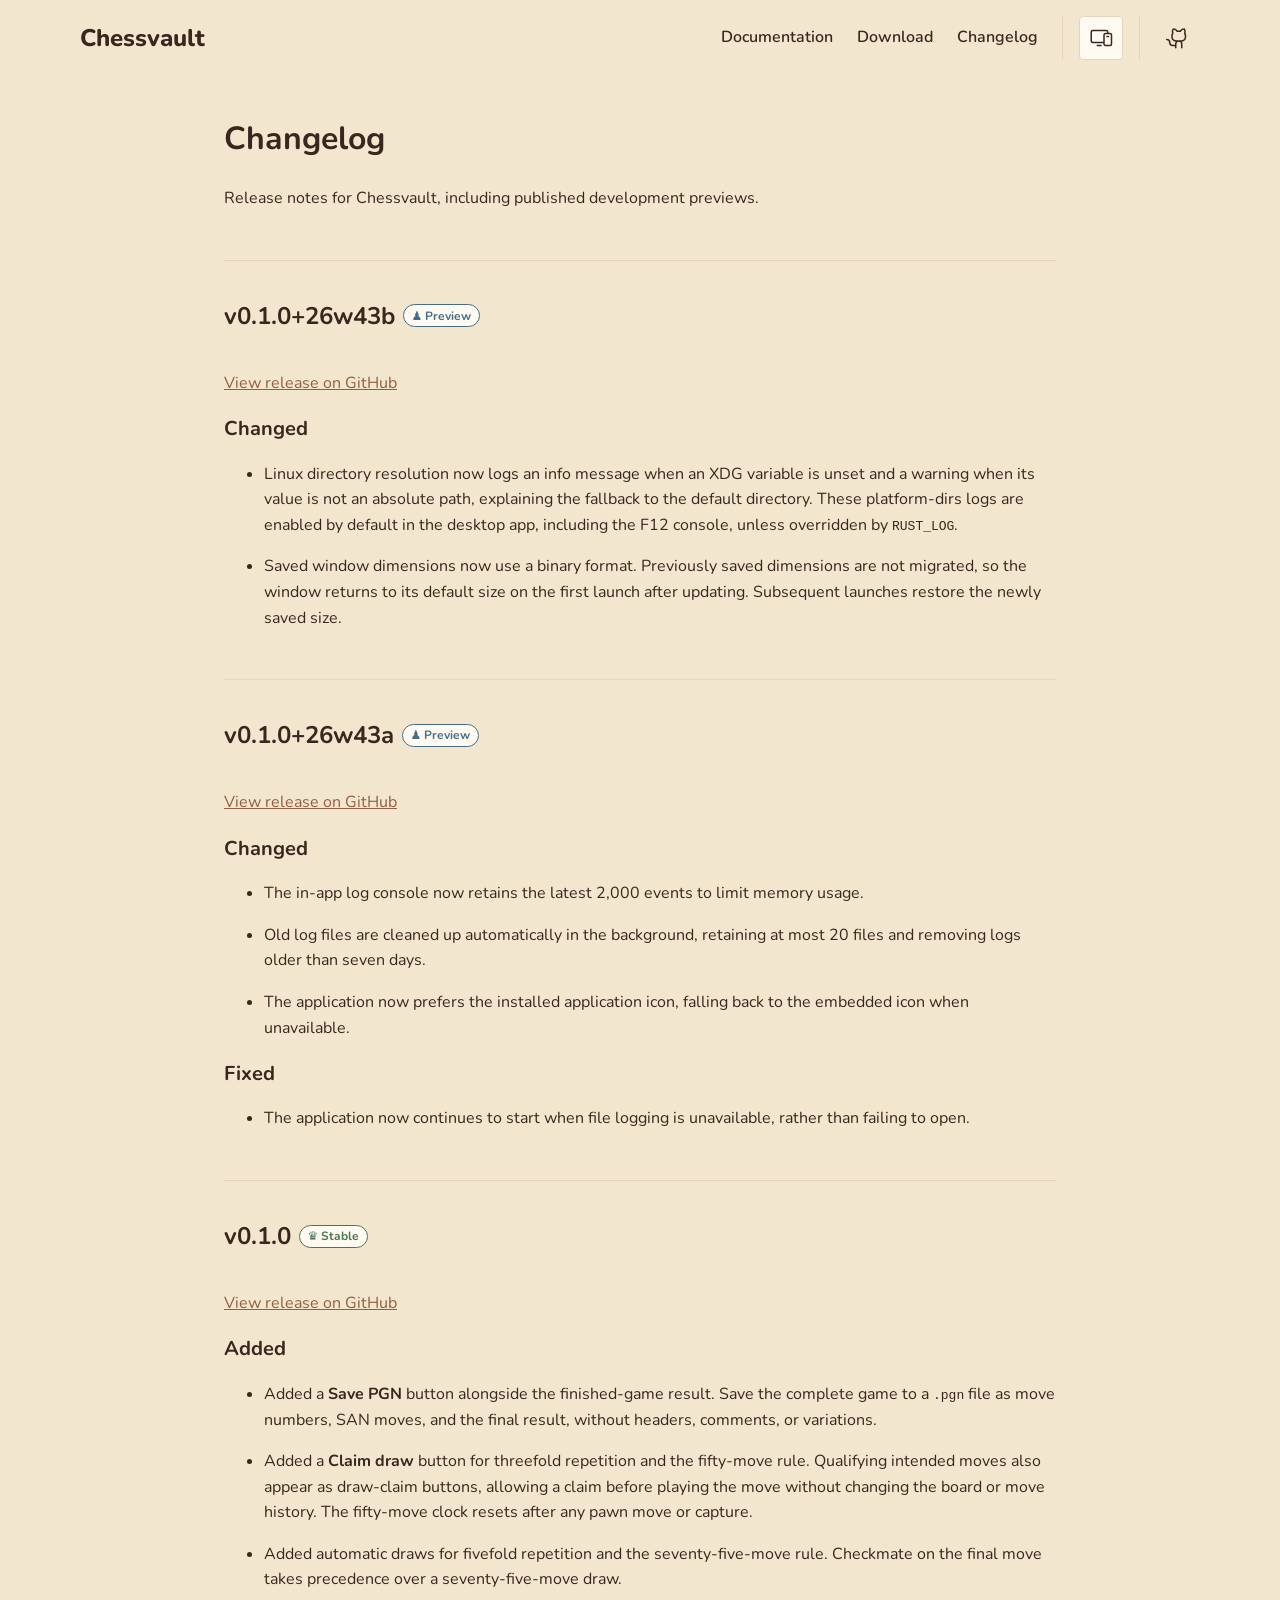
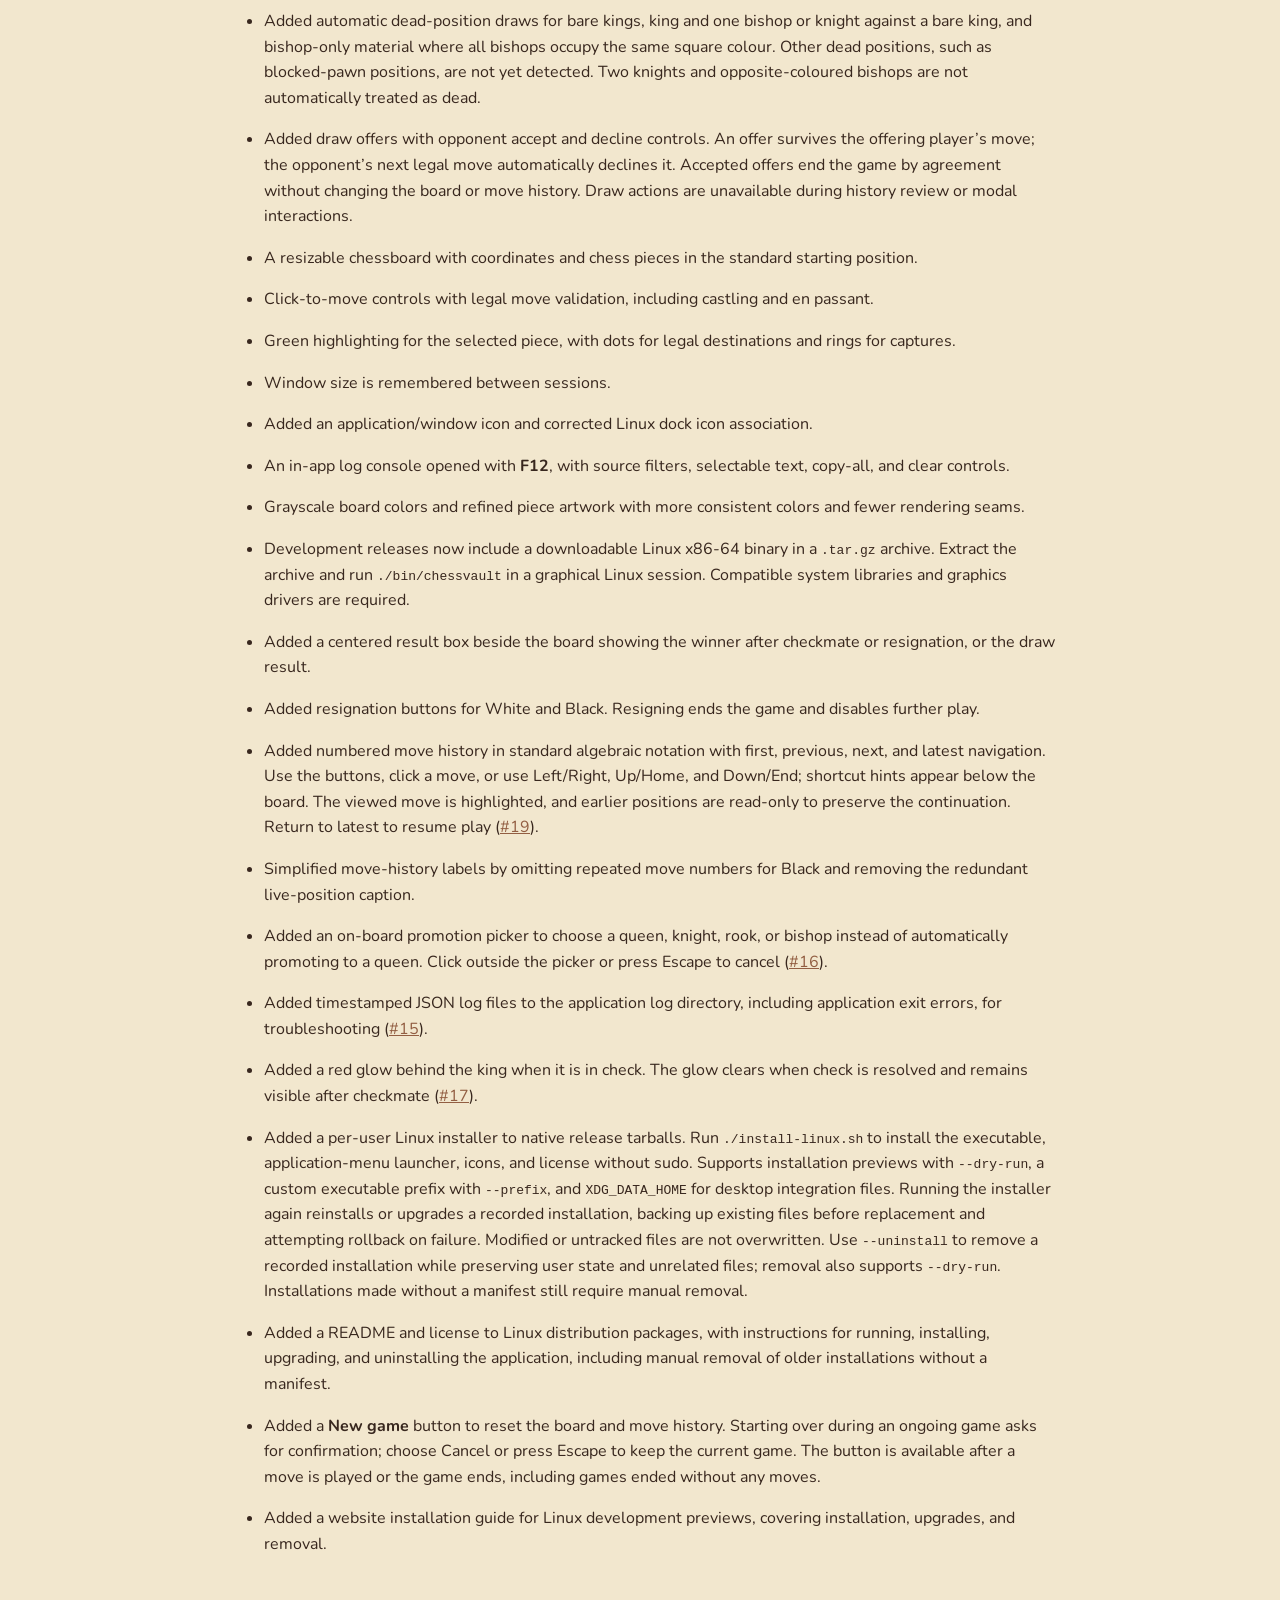
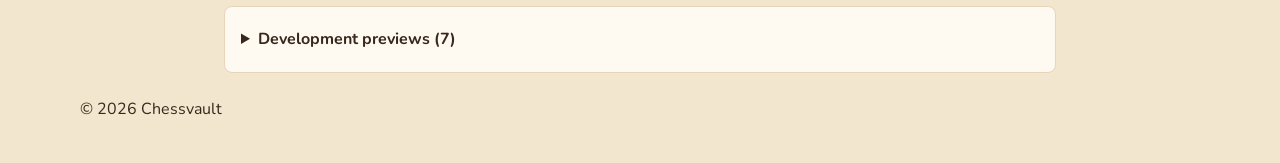
==== changelog/index.html @ c2e054b4 "deploy: chessvaultdotapp/website@e3ced4fbd236b46d915264624ef25f3db18e66a9" ====
<!DOCTYPE html><html lang="en"><head><meta charset="utf-8"><link rel="icon" type="image/svg+xml" href="/favicon.svg"><link rel="icon" href="/favicon.ico"><meta name="viewport" content="width=device-width"><meta name="generator" content="Astro v7.4.0"><title>Changelog | Chessvault</title><script>
      (() => {
        const media = window.matchMedia("(prefers-color-scheme: dark)");
        let preference = "system";
        try {
          const saved = localStorage.getItem("chessvault-theme");
          if (["light", "dark", "system"].includes(saved)) preference = saved;
        } catch {
          // Theme switching still works when storage is unavailable.
        }

        const apply = () => {
          document.documentElement.dataset.theme =
            preference === "system" ? (media.matches ? "dark" : "light") : preference;
          document.documentElement.dataset.themePreference = preference;
        };

        apply();
        media.addEventListener("change", apply);
        document.addEventListener("theme-change", (event) => {
          if (!["light", "dark", "system"].includes(event.detail)) return;
          preference = event.detail;
          try {
            localStorage.setItem("chessvault-theme", preference);
          } catch {
            // Keep the preference for this page even if it cannot be saved.
          }
          apply();
        });
      })();
    </script><link rel="stylesheet" href="/_astro/Layout.Dpc6YVGi.css"><style>.badge[data-astro-cid-o3c3tdmk]{background:var(--color-surface-elevated);max-width:100%;color:var(--color-text-muted);vertical-align:middle;overflow-wrap:anywhere;border:1px solid;border-radius:999px;align-items:center;gap:.25em;padding:.125em .625em;font-size:.75rem;font-weight:700;line-height:1.5;display:inline-flex}.success[data-astro-cid-o3c3tdmk]{color:var(--color-success)}.info[data-astro-cid-o3c3tdmk]{color:var(--color-info)}.warning[data-astro-cid-o3c3tdmk]{color:var(--color-warning)}.danger[data-astro-cid-o3c3tdmk]{color:var(--color-danger)}.release-heading[data-astro-cid-q54hnila]{flex-wrap:wrap;align-items:center;gap:.5rem;display:flex}article[data-astro-cid-q54hnila]{border-top:1px solid var(--color-border);margin-block:3rem;padding-top:1rem;scroll-margin-top:1rem}.release-notes[data-astro-cid-q54hnila] h2{font-size:1.25rem}.release-notes[data-astro-cid-q54hnila] li{margin-block:.5rem}.release-notes[data-astro-cid-q54hnila] pre{padding:1rem;overflow-x:auto}.release-notes[data-astro-cid-q54hnila] img{max-width:100%}.changelog[data-astro-cid-l7qxtvnw]{overflow-wrap:anywhere;width:100%;max-width:52rem;margin-inline:auto}summary[data-astro-cid-l7qxtvnw]{cursor:pointer;padding-block:.5rem;font-weight:700}#historical-previews[data-astro-cid-l7qxtvnw]{background:var(--color-surface-elevated);border:1px solid var(--color-border);border-radius:.5rem;padding:.75rem 1rem}
</style></head><body><header data-astro-cid-nen7h5rs><nav aria-label="Main navigation" data-astro-cid-nen7h5rs><a class="brand" href="/" data-astro-cid-nen7h5rs>Chessvault</a><div class="header-actions" data-astro-cid-nen7h5rs><a class="nav-button" href="/docs/" data-astro-cid-nen7h5rs>Documentation</a><a class="nav-button" href="/download/" data-astro-cid-nen7h5rs>Download</a><a class="nav-button" href="/changelog/" data-astro-cid-nen7h5rs>Changelog</a><div role="separator" aria-orientation="vertical" class="separator vertical" data-astro-cid-xk2ga6w5></div><button id="theme-preference" type="button" aria-label="Theme: system. Switch to light theme" data-astro-cid-nen7h5rs><span class="theme-icon light" aria-hidden="true" data-astro-cid-nen7h5rs><svg xmlns="http://www.w3.org/2000/svg" viewBox="0 0 256 256" fill="currentColor"><path d="M120,40V16a8,8,0,0,1,16,0V40a8,8,0,0,1-16,0Zm72,88a64,64,0,1,1-64-64A64.07,64.07,0,0,1,192,128Zm-16,0a48,48,0,1,0-48,48A48.05,48.05,0,0,0,176,128ZM58.34,69.66A8,8,0,0,0,69.66,58.34l-16-16A8,8,0,0,0,42.34,53.66Zm0,116.68-16,16a8,8,0,0,0,11.32,11.32l16-16a8,8,0,0,0-11.32-11.32ZM192,72a8,8,0,0,0,5.66-2.34l16-16a8,8,0,0,0-11.32-11.32l-16,16A8,8,0,0,0,192,72Zm5.66,114.34a8,8,0,0,0-11.32,11.32l16,16a8,8,0,0,0,11.32-11.32ZM48,128a8,8,0,0,0-8-8H16a8,8,0,0,0,0,16H40A8,8,0,0,0,48,128Zm80,80a8,8,0,0,0-8,8v24a8,8,0,0,0,16,0V216A8,8,0,0,0,128,208Zm112-88H216a8,8,0,0,0,0,16h24a8,8,0,0,0,0-16Z"/></svg></span><span class="theme-icon dark" aria-hidden="true" data-astro-cid-nen7h5rs><svg xmlns="http://www.w3.org/2000/svg" viewBox="0 0 256 256" fill="currentColor"><path d="M233.54,142.23a8,8,0,0,0-8-2,88.08,88.08,0,0,1-109.8-109.8,8,8,0,0,0-10-10,104.84,104.84,0,0,0-52.91,37A104,104,0,0,0,136,224a103.09,103.09,0,0,0,62.52-20.88,104.84,104.84,0,0,0,37-52.91A8,8,0,0,0,233.54,142.23ZM188.9,190.34A88,88,0,0,1,65.66,67.11a89,89,0,0,1,31.4-26A106,106,0,0,0,96,56,104.11,104.11,0,0,0,200,160a106,106,0,0,0,14.92-1.06A89,89,0,0,1,188.9,190.34Z"/></svg></span><span class="theme-icon system" aria-hidden="true" data-astro-cid-nen7h5rs><svg xmlns="http://www.w3.org/2000/svg" viewBox="0 0 256 256" fill="currentColor"><path d="M224,72H208V64a24,24,0,0,0-24-24H40A24,24,0,0,0,16,64v96a24,24,0,0,0,24,24H152v8a24,24,0,0,0,24,24h48a24,24,0,0,0,24-24V96A24,24,0,0,0,224,72ZM40,168a8,8,0,0,1-8-8V64a8,8,0,0,1,8-8H184a8,8,0,0,1,8,8v8H176a24,24,0,0,0-24,24v72Zm192,24a8,8,0,0,1-8,8H176a8,8,0,0,1-8-8V96a8,8,0,0,1,8-8h48a8,8,0,0,1,8,8Zm-96,16a8,8,0,0,1-8,8H88a8,8,0,0,1,0-16h40A8,8,0,0,1,136,208Zm80-96a8,8,0,0,1-8,8H192a8,8,0,0,1,0-16h16A8,8,0,0,1,216,112Z"/></svg></span></button><div role="separator" aria-orientation="vertical" class="separator vertical" data-astro-cid-xk2ga6w5></div><a class="github-link" href="https://github.com/chessvaultdotapp" aria-label="GitHub" title="GitHub" data-astro-cid-nen7h5rs><span aria-hidden="true" data-astro-cid-nen7h5rs><svg xmlns="http://www.w3.org/2000/svg" viewBox="0 0 256 256" fill="currentColor"><path d="M208.31,75.68A59.78,59.78,0,0,0,202.93,28,8,8,0,0,0,196,24a59.75,59.75,0,0,0-48,24H124A59.75,59.75,0,0,0,76,24a8,8,0,0,0-6.93,4,59.78,59.78,0,0,0-5.38,47.68A58.14,58.14,0,0,0,56,104v8a56.06,56.06,0,0,0,48.44,55.47A39.8,39.8,0,0,0,96,192v8H72a24,24,0,0,1-24-24A40,40,0,0,0,8,136a8,8,0,0,0,0,16,24,24,0,0,1,24,24,40,40,0,0,0,40,40H96v16a8,8,0,0,0,16,0V192a24,24,0,0,1,48,0v40a8,8,0,0,0,16,0V192a39.8,39.8,0,0,0-8.44-24.53A56.06,56.06,0,0,0,216,112v-8A58.14,58.14,0,0,0,208.31,75.68ZM200,112a40,40,0,0,1-40,40H112a40,40,0,0,1-40-40v-8a41.74,41.74,0,0,1,6.9-22.48A8,8,0,0,0,80,73.83a43.81,43.81,0,0,1,.79-33.58,43.88,43.88,0,0,1,32.32,20.06A8,8,0,0,0,119.82,64h32.35a8,8,0,0,0,6.74-3.69,43.87,43.87,0,0,1,32.32-20.06A43.81,43.81,0,0,1,192,73.83a8.09,8.09,0,0,0,1,7.65A41.72,41.72,0,0,1,200,104Z"/></svg></span></a></div></nav></header><script type="module">var e=document.querySelector(`header`),t=()=>e?.classList.toggle(`scrolled`,window.scrollY>0);t(),window.addEventListener(`scroll`,t,{passive:!0}),e&&new ResizeObserver(()=>{document.documentElement.style.setProperty(`--header-height`,`${e.getBoundingClientRect().height}px`)}).observe(e);var n=document.querySelector(`#theme-preference`),r=[`light`,`dark`,`system`];if(n){let e=()=>{let e=document.documentElement.dataset.themePreference??`system`,t=`Theme: ${e}. Switch to ${r[(r.indexOf(e)+1)%r.length]} theme`;n.setAttribute(`aria-label`,t),n.title=t};e(),n.addEventListener(`click`,()=>{let t=document.documentElement.dataset.themePreference??`system`,n=r[(r.indexOf(t)+1)%r.length];document.dispatchEvent(new CustomEvent(`theme-change`,{detail:n})),e()})}</script><main><div class="changelog" data-astro-cid-l7qxtvnw><h1 data-astro-cid-l7qxtvnw>Changelog</h1><p data-astro-cid-l7qxtvnw>Release notes for Chessvault, including published development previews.</p><article id="v0.1.0+26w43b" data-astro-cid-q54hnila><div class="release-heading" data-astro-cid-q54hnila><h2 data-astro-cid-q54hnila>v0.1.0+26w43b</h2><span class="badge info" data-astro-cid-o3c3tdmk><span aria-hidden="true" data-astro-cid-q54hnila>♟︎</span>Preview</span></div><p data-astro-cid-q54hnila><a href="https://github.com/chessvaultdotapp/chessvault/releases/tag/v0.1.0%2B26w43b" data-astro-cid-q54hnila>View release on GitHub</a></p><div class="release-notes" data-astro-cid-q54hnila><h2 id="changed">Changed</h2>
<ul>
<li>
<p>Linux directory resolution now logs an info message when an XDG variable is unset and a warning when its value
is not an absolute path, explaining the fallback to the default directory. These platform-dirs logs are enabled
by default in the desktop app, including the F12 console, unless overridden by <code>RUST_LOG</code>.</p>
</li>
<li>
<p>Saved window dimensions now use a binary format. Previously saved dimensions are not migrated, so the window
returns to its default size on the first launch after updating. Subsequent launches restore the newly saved size.</p>
</li>
</ul></div></article><article id="v0.1.0+26w43a" data-astro-cid-q54hnila><div class="release-heading" data-astro-cid-q54hnila><h2 data-astro-cid-q54hnila>v0.1.0+26w43a</h2><span class="badge info" data-astro-cid-o3c3tdmk><span aria-hidden="true" data-astro-cid-q54hnila>♟︎</span>Preview</span></div><p data-astro-cid-q54hnila><a href="https://github.com/chessvaultdotapp/chessvault/releases/tag/v0.1.0%2B26w43a" data-astro-cid-q54hnila>View release on GitHub</a></p><div class="release-notes" data-astro-cid-q54hnila><h2 id="changed">Changed</h2>
<ul>
<li>
<p>The in-app log console now retains the latest 2,000 events to limit memory usage.</p>
</li>
<li>
<p>Old log files are cleaned up automatically in the background, retaining at most 20 files and removing logs older
than seven days.</p>
</li>
<li>
<p>The application now prefers the installed application icon, falling back to the embedded icon when unavailable.</p>
</li>
</ul>
<h2 id="fixed">Fixed</h2>
<ul>
<li>The application now continues to start when file logging is unavailable, rather than failing to open.</li>
</ul></div></article><article id="v0.1.0" data-astro-cid-q54hnila><div class="release-heading" data-astro-cid-q54hnila><h2 data-astro-cid-q54hnila>v0.1.0</h2><span class="badge success" data-astro-cid-o3c3tdmk><span aria-hidden="true" data-astro-cid-q54hnila>♛︎</span>Stable</span></div><p data-astro-cid-q54hnila><a href="https://github.com/chessvaultdotapp/chessvault/releases/tag/v0.1.0" data-astro-cid-q54hnila>View release on GitHub</a></p><div class="release-notes" data-astro-cid-q54hnila><h2 id="added">Added</h2>
<ul>
<li>
<p>Added a <strong>Save PGN</strong> button alongside the finished-game result. Save the complete game to a <code>.pgn</code> file as
move numbers, SAN moves, and the final result, without headers, comments, or variations.</p>
</li>
<li>
<p>Added a <strong>Claim draw</strong> button for threefold repetition and the fifty-move rule. Qualifying intended moves also
appear as draw-claim buttons, allowing a claim before playing the move without changing the board or move history.
The fifty-move clock resets after any pawn move or capture.</p>
</li>
<li>
<p>Added automatic draws for fivefold repetition and the seventy-five-move rule. Checkmate on the final move takes
precedence over a seventy-five-move draw.</p>
</li>
<li>
<p>Added automatic dead-position draws for bare kings, king and one bishop or knight against a bare king, and
bishop-only material where all bishops occupy the same square colour. Other dead positions, such as blocked-pawn
positions, are not yet detected. Two knights and opposite-coloured bishops are not automatically treated as dead.</p>
</li>
<li>
<p>Added draw offers with opponent accept and decline controls. An offer survives the offering player’s move;
the opponent’s next legal move automatically declines it. Accepted offers end the game by agreement without
changing the board or move history. Draw actions are unavailable during history review or modal interactions.</p>
</li>
<li>
<p>A resizable chessboard with coordinates and chess pieces in the standard starting position.</p>
</li>
<li>
<p>Click-to-move controls with legal move validation, including castling and en passant.</p>
</li>
<li>
<p>Green highlighting for the selected piece, with dots for legal destinations and rings for captures.</p>
</li>
<li>
<p>Window size is remembered between sessions.</p>
</li>
<li>
<p>Added an application/window icon and corrected Linux dock icon association.</p>
</li>
<li>
<p>An in-app log console opened with <strong>F12</strong>, with source filters, selectable text, copy-all, and clear controls.</p>
</li>
<li>
<p>Grayscale board colors and refined piece artwork with more consistent colors and fewer rendering seams.</p>
</li>
<li>
<p>Development releases now include a downloadable Linux x86-64 binary in a <code>.tar.gz</code> archive.
Extract the archive and run <code>./bin/chessvault</code> in a graphical Linux session.
Compatible system libraries and graphics drivers are required.</p>
</li>
<li>
<p>Added a centered result box beside the board showing the winner after checkmate or resignation, or the draw result.</p>
</li>
<li>
<p>Added resignation buttons for White and Black. Resigning ends the game and disables further play.</p>
</li>
<li>
<p>Added numbered move history in standard algebraic notation with first, previous, next, and latest navigation.
Use the buttons, click a move, or use Left/Right, Up/Home, and Down/End; shortcut hints appear below the board.
The viewed move is highlighted, and earlier positions are read-only to preserve the continuation. Return to latest
to resume play (<a href="https://github.com/chessvaultdotapp/chessvault/issues/19">#19</a>).</p>
</li>
<li>
<p>Simplified move-history labels by omitting repeated move numbers for Black and removing the redundant live-position
caption.</p>
</li>
<li>
<p>Added an on-board promotion picker to choose a queen, knight, rook, or bishop instead of automatically promoting
to a queen. Click outside the picker or press Escape to cancel
(<a href="https://github.com/chessvaultdotapp/chessvault/issues/16">#16</a>).</p>
</li>
<li>
<p>Added timestamped JSON log files to the application log directory, including application exit errors, for
troubleshooting (<a href="https://github.com/chessvaultdotapp/chessvault/issues/15">#15</a>).</p>
</li>
<li>
<p>Added a red glow behind the king when it is in check. The glow clears when check is resolved and remains visible
after checkmate (<a href="https://github.com/chessvaultdotapp/chessvault/issues/17">#17</a>).</p>
</li>
<li>
<p>Added a per-user Linux installer to native release tarballs. Run <code>./install-linux.sh</code> to install the executable,
application-menu launcher, icons, and license without sudo. Supports installation previews with <code>--dry-run</code>,
a custom executable prefix with <code>--prefix</code>, and <code>XDG_DATA_HOME</code> for desktop integration files.
Running the installer again reinstalls or upgrades a recorded installation, backing up existing files before
replacement and attempting rollback on failure. Modified or untracked files are not overwritten.
Use <code>--uninstall</code> to remove a recorded installation while preserving user state and unrelated files;
removal also supports <code>--dry-run</code>. Installations made without a manifest still require manual removal.</p>
</li>
<li>
<p>Added a README and license to Linux distribution packages, with instructions for running, installing, upgrading,
and uninstalling the application, including manual removal of older installations without a manifest.</p>
</li>
<li>
<p>Added a <strong>New game</strong> button to reset the board and move history. Starting over during an ongoing game asks for
confirmation; choose Cancel or press Escape to keep the current game. The button is available after a move is played
or the game ends, including games ended without any moves.</p>
</li>
<li>
<p>Added a website installation guide for Linux development previews, covering installation, upgrades, and removal.</p>
</li>
</ul></div></article><details id="historical-previews" data-astro-cid-l7qxtvnw><summary data-astro-cid-l7qxtvnw>Development previews (7)</summary><article id="v0.0.0+26w42b" data-astro-cid-q54hnila><div class="release-heading" data-astro-cid-q54hnila><h2 data-astro-cid-q54hnila>v0.0.0+26w42b</h2><span class="badge info" data-astro-cid-o3c3tdmk><span aria-hidden="true" data-astro-cid-q54hnila>♟︎</span>Preview</span></div><p data-astro-cid-q54hnila><a href="https://github.com/chessvaultdotapp/chessvault/releases/tag/v0.0.0%2B26w42b" data-astro-cid-q54hnila>View release on GitHub</a></p><div class="release-notes" data-astro-cid-q54hnila><h2 id="added">Added</h2>
<ul>
<li>
<p>Added a <strong>New game</strong> button to reset the board and move history. Starting over during an ongoing game asks for
confirmation; choose Cancel or press Escape to keep the current game. The button is disabled until a move is played.</p>
</li>
<li>
<p>Added a website installation guide for Linux development previews, covering installation, upgrades, and removal.</p>
</li>
</ul>
<h2 id="changed">Changed</h2>
<ul>
<li>Updated the website download page to distinguish stable releases from development previews and show download
availability for each platform.</li>
</ul></div></article><article id="v0.0.0+26w42a" data-astro-cid-q54hnila><div class="release-heading" data-astro-cid-q54hnila><h2 data-astro-cid-q54hnila>v0.0.0+26w42a</h2><span class="badge info" data-astro-cid-o3c3tdmk><span aria-hidden="true" data-astro-cid-q54hnila>♟︎</span>Preview</span></div><p data-astro-cid-q54hnila><a href="https://github.com/chessvaultdotapp/chessvault/releases/tag/v0.0.0%2B26w42a" data-astro-cid-q54hnila>View release on GitHub</a></p><div class="release-notes" data-astro-cid-q54hnila><h2 id="added">Added</h2>
<ul>
<li>
<p>Added a per-user Linux installer to native release tarballs. Run <code>./install-linux.sh</code> to install the executable,
application-menu launcher, icons, and license without sudo. Supports installation previews with <code>--dry-run</code>,
a custom executable prefix with <code>--prefix</code>, and <code>XDG_DATA_HOME</code> for desktop integration files.
Running the installer again reinstalls or upgrades a recorded installation, backing up existing files before
replacement and attempting rollback on failure. Modified or untracked files are not overwritten.
Use <code>--uninstall</code> to remove a recorded installation while preserving user state and unrelated files;
removal also supports <code>--dry-run</code>. Installations made without a manifest still require manual removal.</p>
</li>
<li>
<p>Added a README and license to Linux distribution packages, with instructions for running, installing, upgrading,
and uninstalling the application, including manual removal of older installations without a manifest.</p>
</li>
</ul></div></article><article id="v0.0.0+26w41c" data-astro-cid-q54hnila><div class="release-heading" data-astro-cid-q54hnila><h2 data-astro-cid-q54hnila>v0.0.0+26w41c</h2><span class="badge info" data-astro-cid-o3c3tdmk><span aria-hidden="true" data-astro-cid-q54hnila>♟︎</span>Preview</span></div><p data-astro-cid-q54hnila><a href="https://github.com/chessvaultdotapp/chessvault/releases/tag/v0.0.0%2B26w41c" data-astro-cid-q54hnila>View release on GitHub</a></p><div class="release-notes" data-astro-cid-q54hnila><h2 id="added">Added</h2>
<ul>
<li>
<p>Added numbered move history in standard algebraic notation with first, previous, next, and latest navigation.
Use the buttons, click a move, or use Left/Right, Up/Home, and Down/End; shortcut hints appear below the board.
The viewed move is highlighted, and earlier positions are read-only to preserve the continuation. Return to latest
to resume play (<a href="https://github.com/chessvaultdotapp/chessvault/issues/19">#19</a>).</p>
</li>
<li>
<p>Added an on-board promotion picker to choose a queen, knight, rook, or bishop instead of automatically promoting
to a queen. Click outside the picker or press Escape to cancel
(<a href="https://github.com/chessvaultdotapp/chessvault/issues/16">#16</a>).</p>
</li>
<li>
<p>Added timestamped JSON log files to the application log directory, including application exit errors, for
troubleshooting (<a href="https://github.com/chessvaultdotapp/chessvault/issues/15">#15</a>).</p>
</li>
<li>
<p>Added a red glow behind the king when it is in check. The glow clears when check is resolved and remains visible
after checkmate (<a href="https://github.com/chessvaultdotapp/chessvault/issues/17">#17</a>).</p>
</li>
</ul></div></article><article id="v0.0.0+26w41b" data-astro-cid-q54hnila><div class="release-heading" data-astro-cid-q54hnila><h2 data-astro-cid-q54hnila>v0.0.0+26w41b</h2><span class="badge info" data-astro-cid-o3c3tdmk><span aria-hidden="true" data-astro-cid-q54hnila>♟︎</span>Preview</span></div><p data-astro-cid-q54hnila><a href="https://github.com/chessvaultdotapp/chessvault/releases/tag/v0.0.0%2B26w41b" data-astro-cid-q54hnila>View release on GitHub</a></p><div class="release-notes" data-astro-cid-q54hnila><h2 id="added">Added</h2>
<ul>
<li>Added a centered result box beside the board showing the winner after checkmate or resignation, and a draw for
stalemate. Other draw rules are not yet adjudicated.</li>
<li>Added resignation buttons for White and Black. Resigning ends the game and disables further play.</li>
</ul>
<h2 id="fixed">Fixed</h2>
<ul>
<li>Fixed the missing ChessVault icon in the COSMIC dock on Linux (<a href="https://github.com/chessvaultdotapp/chessvault/issues/11">#11</a>).</li>
</ul></div></article><article id="v0.0.0+26w41a" data-astro-cid-q54hnila><div class="release-heading" data-astro-cid-q54hnila><h2 data-astro-cid-q54hnila>v0.0.0+26w41a</h2><span class="badge info" data-astro-cid-o3c3tdmk><span aria-hidden="true" data-astro-cid-q54hnila>♟︎</span>Preview</span></div><p data-astro-cid-q54hnila><a href="https://github.com/chessvaultdotapp/chessvault/releases/tag/v0.0.0%2B26w41a" data-astro-cid-q54hnila>View release on GitHub</a></p><div class="release-notes" data-astro-cid-q54hnila><h2 id="fixed">Fixed</h2>
<ul>
<li>Linux tarball releases now include a <code>.desktop</code> launcher and application icons in scalable SVG and
256×256 PNG formats for desktop integration. AppImage releases now include both icon formats as well.</li>
</ul></div></article><article id="v0.0.0+26w40b" data-astro-cid-q54hnila><div class="release-heading" data-astro-cid-q54hnila><h2 data-astro-cid-q54hnila>v0.0.0+26w40b</h2><span class="badge info" data-astro-cid-o3c3tdmk><span aria-hidden="true" data-astro-cid-q54hnila>♟︎</span>Preview</span></div><p data-astro-cid-q54hnila><a href="https://github.com/chessvaultdotapp/chessvault/releases/tag/v0.0.0%2B26w40b" data-astro-cid-q54hnila>View release on GitHub</a></p><div class="release-notes" data-astro-cid-q54hnila><h2 id="added">Added</h2>
<ul>
<li>Development releases now include a downloadable Linux x86-64 binary in a <code>.tar.gz</code> archive.
Extract the archive and run <code>./bin/chessvault</code> in a graphical Linux session.
Compatible system libraries and graphics drivers are required.</li>
</ul></div></article><article id="v0.0.0+26w40a" data-astro-cid-q54hnila><div class="release-heading" data-astro-cid-q54hnila><h2 data-astro-cid-q54hnila>v0.0.0+26w40a</h2><span class="badge info" data-astro-cid-o3c3tdmk><span aria-hidden="true" data-astro-cid-q54hnila>♟︎</span>Preview</span></div><p data-astro-cid-q54hnila><a href="https://github.com/chessvaultdotapp/chessvault/releases/tag/v0.0.0%2B26w40a" data-astro-cid-q54hnila>View release on GitHub</a></p><div class="release-notes" data-astro-cid-q54hnila><h2 id="added">Added</h2>
<ul>
<li>A resizable chessboard with coordinates and chess pieces in the standard starting position.</li>
<li>Click-to-move controls with legal move validation, including castling and en passant.
Pawns automatically promote to queens.</li>
<li>Green highlighting for the selected piece, with dots for legal destinations and rings for captures.</li>
<li>Window size is remembered between sessions.</li>
<li>An in-app log console opened with <strong>F12</strong>, with source filters, selectable text, copy-all, and clear controls.</li>
<li>Grayscale board colors and refined piece artwork with more consistent colors and fewer rendering seams.</li>
</ul></div></article></details></div></main><footer data-astro-cid-jo6i4kqk><p data-astro-cid-jo6i4kqk>&copy; 2026 Chessvault</p></footer></body></html><script type="module">var e=()=>{let e;try{e=decodeURIComponent(location.hash.slice(1))}catch{return}let t=document.getElementById(e),n=t?.closest(`details`);n&&t&&(n.open=!0,t.scrollIntoView())};window.addEventListener(`hashchange`,e),e();</script>
---- _astro/Layout.Dpc6YVGi.css ----
@font-face{font-family:Nunito Variable;font-style:normal;font-display:swap;font-weight:200 1000;src:url(/_astro/nunito-cyrillic-ext-wght-normal.D4X5GqEv.woff2)format("woff2-variations");unicode-range:U+460-52F,U+1C80-1C8A,U+20B4,U+2DE0-2DFF,U+A640-A69F,U+FE2E-FE2F}@font-face{font-family:Nunito Variable;font-style:normal;font-display:swap;font-weight:200 1000;src:url(/_astro/nunito-cyrillic-wght-normal.CY6AOgYE.woff2)format("woff2-variations");unicode-range:U+301,U+400-45F,U+490-491,U+4B0-4B1,U+2116}@font-face{font-family:Nunito Variable;font-style:normal;font-display:swap;font-weight:200 1000;src:url(/_astro/nunito-vietnamese-wght-normal.U01xdrZh.woff2)format("woff2-variations");unicode-range:U+102-103,U+110-111,U+128-129,U+168-169,U+1A0-1A1,U+1AF-1B0,U+300-301,U+303-304,U+308-309,U+323,U+329,U+1EA0-1EF9,U+20AB}@font-face{font-family:Nunito Variable;font-style:normal;font-display:swap;font-weight:200 1000;src:url(/_astro/nunito-latin-ext-wght-normal.CXYtwYOx.woff2)format("woff2-variations");unicode-range:U+100-2BA,U+2BD-2C5,U+2C7-2CC,U+2CE-2D7,U+2DD-2FF,U+304,U+308,U+329,U+1D00-1DBF,U+1E00-1E9F,U+1EF2-1EFF,U+2020,U+20A0-20AB,U+20AD-20C0,U+2113,U+2C60-2C7F,U+A720-A7FF}@font-face{font-family:Nunito Variable;font-style:normal;font-display:swap;font-weight:200 1000;src:url(/_astro/nunito-latin-wght-normal.BzFMHfZw.woff2)format("woff2-variations");unicode-range:U+??,U+131,U+152-153,U+2BB-2BC,U+2C6,U+2DA,U+2DC,U+304,U+308,U+329,U+2000-206F,U+20AC,U+2122,U+2191,U+2193,U+2212,U+2215,U+FEFF,U+FFFD}:root{--cream-50:#fffaf1;--cream-100:#f9f2e5;--cream-200:#f2e7ce;--cream-300:#e6d5bb;--brown-300:#d4a483;--brown-500:#925e42;--brown-600:#6e4b39;--brown-700:#584034;--brown-800:#493328;--brown-900:#38271e;--green-300:#8fbc92;--green-700:#467855;--blue-300:#8fb7cf;--blue-700:#456e86;--amber-300:#e0b66e;--amber-700:#946515;--red-300:#e39a90;--red-700:#a3453e;color-scheme:light;--color-background:var(--cream-200);--color-surface:var(--cream-100);--color-surface-elevated:var(--cream-50);--color-text:var(--brown-900);--color-text-muted:var(--brown-700);--color-accent:var(--brown-500);--color-accent-hover:var(--brown-600);--color-border:var(--cream-300);--color-border-strong:var(--brown-300);--color-primary-button:var(--brown-500);--color-primary-button-hover:var(--brown-600);--color-primary-button-text:var(--cream-50);--color-success:var(--green-700);--color-info:var(--blue-700);--color-warning:var(--amber-700);--color-danger:var(--red-700);--color-focus:var(--blue-700);color:var(--color-text);background:var(--color-background);font-family:Nunito Variable,system-ui,sans-serif}:root[data-theme=dark]{color-scheme:dark;--color-background:var(--brown-900);--color-surface:var(--brown-800);--color-surface-elevated:var(--brown-700);--color-text:var(--cream-200);--color-text-muted:var(--cream-300);--color-accent:var(--brown-300);--color-accent-hover:var(--cream-300);--color-border:var(--brown-600);--color-border-strong:var(--brown-500);--color-primary-button:var(--brown-300);--color-primary-button-hover:var(--cream-300);--color-primary-button-text:var(--brown-900);--color-success:var(--green-300);--color-info:var(--blue-300);--color-warning:var(--amber-300);--color-danger:var(--red-300);--color-focus:var(--blue-300)}*{box-sizing:border-box}html{scroll-padding-top:calc(var(--header-height,10rem) + 1rem)}body{flex-direction:column;min-height:100svh;margin:0;padding:1rem;line-height:1.6;display:flex}main{flex:1;width:100%;max-width:70rem;margin-inline:auto}a{color:var(--color-accent)}button{font:inherit;color:var(--color-text);background:var(--color-surface-elevated);border:1px solid var(--color-border)}:focus-visible{outline:2px solid var(--color-focus);outline-offset:4px}::selection{color:var(--color-background);background:var(--color-text)}.separator[data-astro-cid-xk2ga6w5]{flex-shrink:0}.horizontal[data-astro-cid-xk2ga6w5]{border-top:1px solid var(--color-border);width:100%;margin-block:1.5rem}.vertical[data-astro-cid-xk2ga6w5]{border-left:1px solid var(--color-border);align-self:stretch;width:0;min-height:1.5rem;margin-inline:.5rem}header[data-astro-cid-nen7h5rs]{z-index:10;background:var(--color-background);flex-shrink:0;width:calc(100% + 2rem);margin:-1rem -1rem 1rem;padding:1rem;transition:background-color .18s,box-shadow .18s;position:sticky;top:0;box-shadow:0 4px 12px #0000}header[data-astro-cid-nen7h5rs].scrolled{background:var(--color-surface-elevated);box-shadow:0 4px 12px color-mix(in srgb, var(--color-text) 12%, transparent)}@media (prefers-reduced-motion:reduce){header[data-astro-cid-nen7h5rs]{transition:none}}nav[data-astro-cid-nen7h5rs]{flex-wrap:wrap;justify-content:space-between;align-items:center;gap:1rem 2rem;max-width:70rem;margin-inline:auto;display:flex}.brand[data-astro-cid-nen7h5rs]{color:var(--color-text);font-size:1.5rem;font-weight:800;text-decoration:none}.header-actions[data-astro-cid-nen7h5rs]{flex-wrap:wrap;justify-content:flex-end;align-items:center;gap:.5rem;display:flex}.nav-button[data-astro-cid-nen7h5rs]{color:var(--color-text);align-items:center;min-height:2.75rem;padding-inline:.5rem;font-weight:600;text-decoration:none;display:inline-flex}.nav-button[data-astro-cid-nen7h5rs]:hover{text-underline-offset:.2em;text-decoration:underline}@media (width<=40rem){.header-actions[data-astro-cid-nen7h5rs]{justify-content:flex-start;width:100%}.header-actions[data-astro-cid-nen7h5rs] .separator{display:none}}.github-link[data-astro-cid-nen7h5rs]{color:var(--color-text);place-items:center;width:2.75rem;height:2.75rem;display:grid}.github-link[data-astro-cid-nen7h5rs] span[data-astro-cid-nen7h5rs]{width:1.5rem;height:1.5rem;display:block}.github-link[data-astro-cid-nen7h5rs] svg{fill:currentColor;width:100%;height:100%;display:block}button[data-astro-cid-nen7h5rs]{border:1px solid var(--color-border);width:2.75rem;height:2.75rem;font:inherit;color:var(--color-text);background:var(--color-surface-elevated);cursor:pointer;border-radius:.25rem;place-items:center;padding:.5rem;display:grid}.theme-icon[data-astro-cid-nen7h5rs]{width:1.5rem;height:1.5rem;display:none}.theme-icon[data-astro-cid-nen7h5rs] svg{fill:currentColor;width:100%;height:100%;display:block}:root[data-theme-preference=light] .light[data-astro-cid-nen7h5rs],:root[data-theme-preference=dark] .dark[data-astro-cid-nen7h5rs],:root[data-theme-preference=system] .system[data-astro-cid-nen7h5rs],:root:not([data-theme-preference]) .system[data-astro-cid-nen7h5rs]{display:block}footer[data-astro-cid-jo6i4kqk]{flex-shrink:0;width:100%;max-width:70rem;margin-inline:auto;padding-block:1.5rem}p[data-astro-cid-jo6i4kqk]{margin:0}
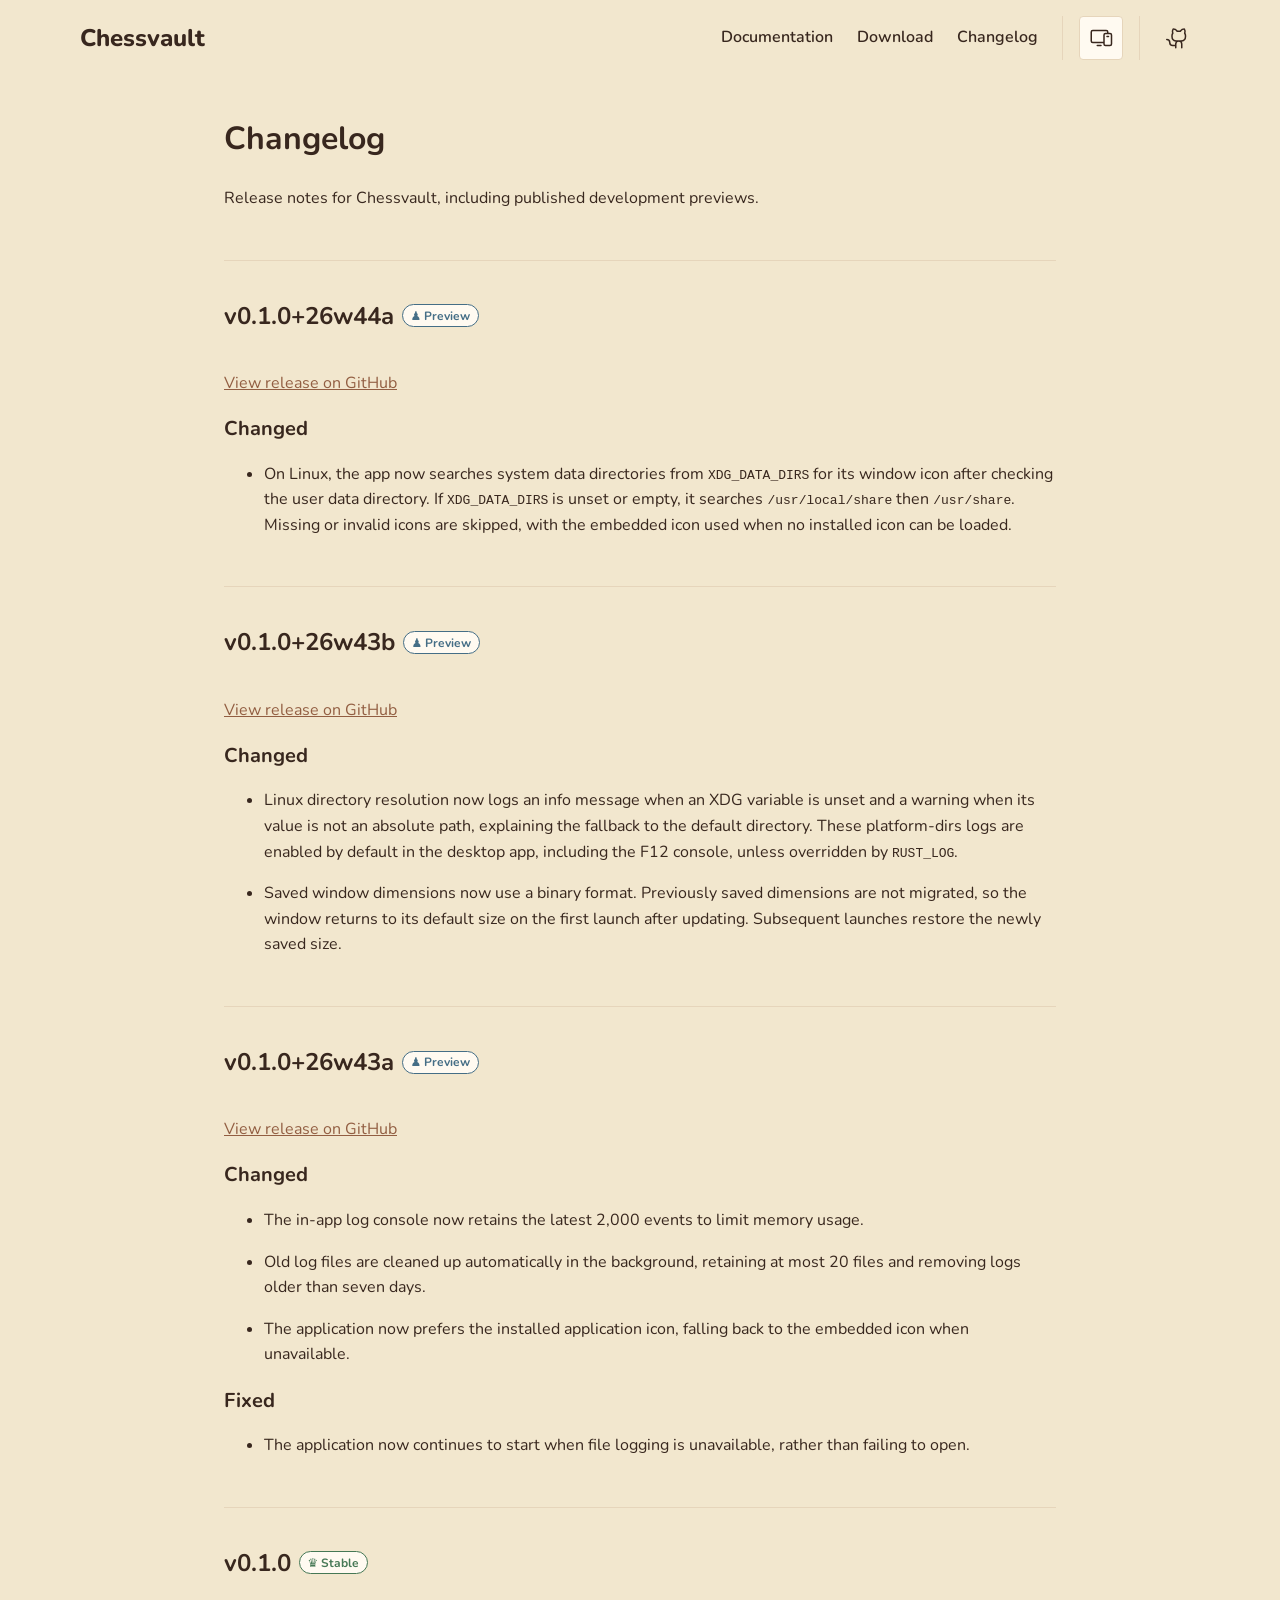
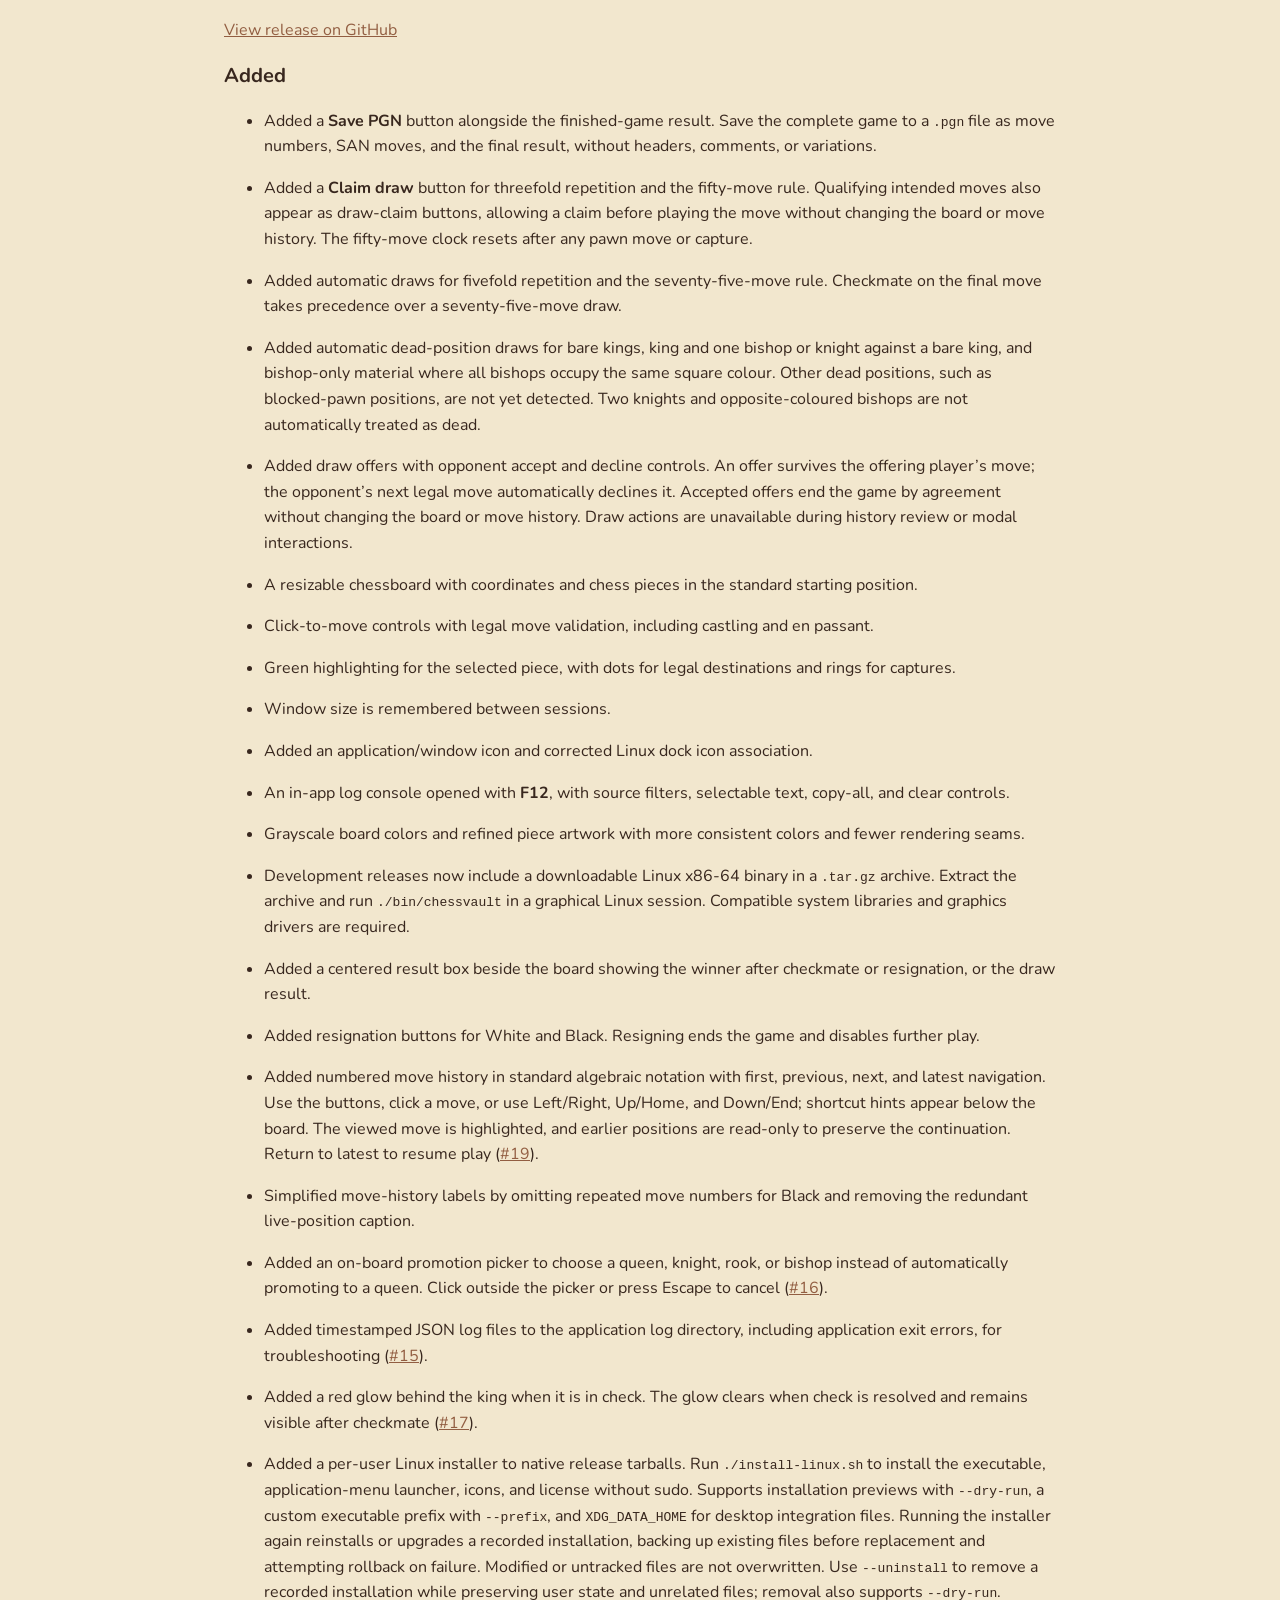
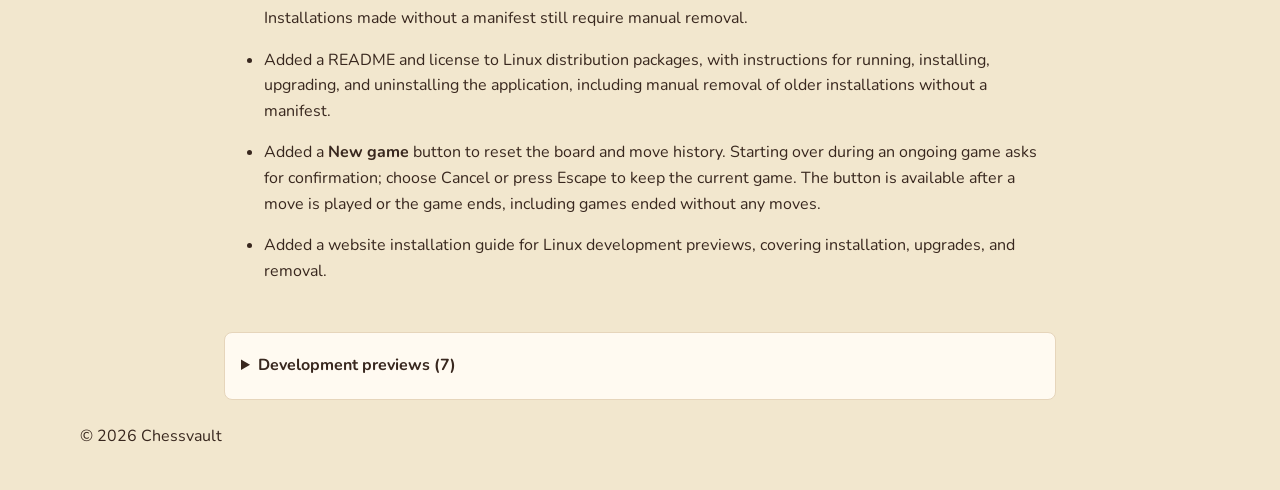
==== commit c1e9e73b: "deploy: chessvaultdotapp/website@5481c79db592da48857e0c375bc364f5316dcf95" ====
--- a/changelog/index.html
+++ b/changelog/index.html
@@ -29,7 +29,12 @@
         });
       })();
     </script><link rel="stylesheet" href="/_astro/Layout.Dpc6YVGi.css"><style>.badge[data-astro-cid-o3c3tdmk]{background:var(--color-surface-elevated);max-width:100%;color:var(--color-text-muted);vertical-align:middle;overflow-wrap:anywhere;border:1px solid;border-radius:999px;align-items:center;gap:.25em;padding:.125em .625em;font-size:.75rem;font-weight:700;line-height:1.5;display:inline-flex}.success[data-astro-cid-o3c3tdmk]{color:var(--color-success)}.info[data-astro-cid-o3c3tdmk]{color:var(--color-info)}.warning[data-astro-cid-o3c3tdmk]{color:var(--color-warning)}.danger[data-astro-cid-o3c3tdmk]{color:var(--color-danger)}.release-heading[data-astro-cid-q54hnila]{flex-wrap:wrap;align-items:center;gap:.5rem;display:flex}article[data-astro-cid-q54hnila]{border-top:1px solid var(--color-border);margin-block:3rem;padding-top:1rem;scroll-margin-top:1rem}.release-notes[data-astro-cid-q54hnila] h2{font-size:1.25rem}.release-notes[data-astro-cid-q54hnila] li{margin-block:.5rem}.release-notes[data-astro-cid-q54hnila] pre{padding:1rem;overflow-x:auto}.release-notes[data-astro-cid-q54hnila] img{max-width:100%}.changelog[data-astro-cid-l7qxtvnw]{overflow-wrap:anywhere;width:100%;max-width:52rem;margin-inline:auto}summary[data-astro-cid-l7qxtvnw]{cursor:pointer;padding-block:.5rem;font-weight:700}#historical-previews[data-astro-cid-l7qxtvnw]{background:var(--color-surface-elevated);border:1px solid var(--color-border);border-radius:.5rem;padding:.75rem 1rem}
-</style></head><body><header data-astro-cid-nen7h5rs><nav aria-label="Main navigation" data-astro-cid-nen7h5rs><a class="brand" href="/" data-astro-cid-nen7h5rs>Chessvault</a><div class="header-actions" data-astro-cid-nen7h5rs><a class="nav-button" href="/docs/" data-astro-cid-nen7h5rs>Documentation</a><a class="nav-button" href="/download/" data-astro-cid-nen7h5rs>Download</a><a class="nav-button" href="/changelog/" data-astro-cid-nen7h5rs>Changelog</a><div role="separator" aria-orientation="vertical" class="separator vertical" data-astro-cid-xk2ga6w5></div><button id="theme-preference" type="button" aria-label="Theme: system. Switch to light theme" data-astro-cid-nen7h5rs><span class="theme-icon light" aria-hidden="true" data-astro-cid-nen7h5rs><svg xmlns="http://www.w3.org/2000/svg" viewBox="0 0 256 256" fill="currentColor"><path d="M120,40V16a8,8,0,0,1,16,0V40a8,8,0,0,1-16,0Zm72,88a64,64,0,1,1-64-64A64.07,64.07,0,0,1,192,128Zm-16,0a48,48,0,1,0-48,48A48.05,48.05,0,0,0,176,128ZM58.34,69.66A8,8,0,0,0,69.66,58.34l-16-16A8,8,0,0,0,42.34,53.66Zm0,116.68-16,16a8,8,0,0,0,11.32,11.32l16-16a8,8,0,0,0-11.32-11.32ZM192,72a8,8,0,0,0,5.66-2.34l16-16a8,8,0,0,0-11.32-11.32l-16,16A8,8,0,0,0,192,72Zm5.66,114.34a8,8,0,0,0-11.32,11.32l16,16a8,8,0,0,0,11.32-11.32ZM48,128a8,8,0,0,0-8-8H16a8,8,0,0,0,0,16H40A8,8,0,0,0,48,128Zm80,80a8,8,0,0,0-8,8v24a8,8,0,0,0,16,0V216A8,8,0,0,0,128,208Zm112-88H216a8,8,0,0,0,0,16h24a8,8,0,0,0,0-16Z"/></svg></span><span class="theme-icon dark" aria-hidden="true" data-astro-cid-nen7h5rs><svg xmlns="http://www.w3.org/2000/svg" viewBox="0 0 256 256" fill="currentColor"><path d="M233.54,142.23a8,8,0,0,0-8-2,88.08,88.08,0,0,1-109.8-109.8,8,8,0,0,0-10-10,104.84,104.84,0,0,0-52.91,37A104,104,0,0,0,136,224a103.09,103.09,0,0,0,62.52-20.88,104.84,104.84,0,0,0,37-52.91A8,8,0,0,0,233.54,142.23ZM188.9,190.34A88,88,0,0,1,65.66,67.11a89,89,0,0,1,31.4-26A106,106,0,0,0,96,56,104.11,104.11,0,0,0,200,160a106,106,0,0,0,14.92-1.06A89,89,0,0,1,188.9,190.34Z"/></svg></span><span class="theme-icon system" aria-hidden="true" data-astro-cid-nen7h5rs><svg xmlns="http://www.w3.org/2000/svg" viewBox="0 0 256 256" fill="currentColor"><path d="M224,72H208V64a24,24,0,0,0-24-24H40A24,24,0,0,0,16,64v96a24,24,0,0,0,24,24H152v8a24,24,0,0,0,24,24h48a24,24,0,0,0,24-24V96A24,24,0,0,0,224,72ZM40,168a8,8,0,0,1-8-8V64a8,8,0,0,1,8-8H184a8,8,0,0,1,8,8v8H176a24,24,0,0,0-24,24v72Zm192,24a8,8,0,0,1-8,8H176a8,8,0,0,1-8-8V96a8,8,0,0,1,8-8h48a8,8,0,0,1,8,8Zm-96,16a8,8,0,0,1-8,8H88a8,8,0,0,1,0-16h40A8,8,0,0,1,136,208Zm80-96a8,8,0,0,1-8,8H192a8,8,0,0,1,0-16h16A8,8,0,0,1,216,112Z"/></svg></span></button><div role="separator" aria-orientation="vertical" class="separator vertical" data-astro-cid-xk2ga6w5></div><a class="github-link" href="https://github.com/chessvaultdotapp" aria-label="GitHub" title="GitHub" data-astro-cid-nen7h5rs><span aria-hidden="true" data-astro-cid-nen7h5rs><svg xmlns="http://www.w3.org/2000/svg" viewBox="0 0 256 256" fill="currentColor"><path d="M208.31,75.68A59.78,59.78,0,0,0,202.93,28,8,8,0,0,0,196,24a59.75,59.75,0,0,0-48,24H124A59.75,59.75,0,0,0,76,24a8,8,0,0,0-6.93,4,59.78,59.78,0,0,0-5.38,47.68A58.14,58.14,0,0,0,56,104v8a56.06,56.06,0,0,0,48.44,55.47A39.8,39.8,0,0,0,96,192v8H72a24,24,0,0,1-24-24A40,40,0,0,0,8,136a8,8,0,0,0,0,16,24,24,0,0,1,24,24,40,40,0,0,0,40,40H96v16a8,8,0,0,0,16,0V192a24,24,0,0,1,48,0v40a8,8,0,0,0,16,0V192a39.8,39.8,0,0,0-8.44-24.53A56.06,56.06,0,0,0,216,112v-8A58.14,58.14,0,0,0,208.31,75.68ZM200,112a40,40,0,0,1-40,40H112a40,40,0,0,1-40-40v-8a41.74,41.74,0,0,1,6.9-22.48A8,8,0,0,0,80,73.83a43.81,43.81,0,0,1,.79-33.58,43.88,43.88,0,0,1,32.32,20.06A8,8,0,0,0,119.82,64h32.35a8,8,0,0,0,6.74-3.69,43.87,43.87,0,0,1,32.32-20.06A43.81,43.81,0,0,1,192,73.83a8.09,8.09,0,0,0,1,7.65A41.72,41.72,0,0,1,200,104Z"/></svg></span></a></div></nav></header><script type="module">var e=document.querySelector(`header`),t=()=>e?.classList.toggle(`scrolled`,window.scrollY>0);t(),window.addEventListener(`scroll`,t,{passive:!0}),e&&new ResizeObserver(()=>{document.documentElement.style.setProperty(`--header-height`,`${e.getBoundingClientRect().height}px`)}).observe(e);var n=document.querySelector(`#theme-preference`),r=[`light`,`dark`,`system`];if(n){let e=()=>{let e=document.documentElement.dataset.themePreference??`system`,t=`Theme: ${e}. Switch to ${r[(r.indexOf(e)+1)%r.length]} theme`;n.setAttribute(`aria-label`,t),n.title=t};e(),n.addEventListener(`click`,()=>{let t=document.documentElement.dataset.themePreference??`system`,n=r[(r.indexOf(t)+1)%r.length];document.dispatchEvent(new CustomEvent(`theme-change`,{detail:n})),e()})}</script><main><div class="changelog" data-astro-cid-l7qxtvnw><h1 data-astro-cid-l7qxtvnw>Changelog</h1><p data-astro-cid-l7qxtvnw>Release notes for Chessvault, including published development previews.</p><article id="v0.1.0+26w43b" data-astro-cid-q54hnila><div class="release-heading" data-astro-cid-q54hnila><h2 data-astro-cid-q54hnila>v0.1.0+26w43b</h2><span class="badge info" data-astro-cid-o3c3tdmk><span aria-hidden="true" data-astro-cid-q54hnila>♟︎</span>Preview</span></div><p data-astro-cid-q54hnila><a href="https://github.com/chessvaultdotapp/chessvault/releases/tag/v0.1.0%2B26w43b" data-astro-cid-q54hnila>View release on GitHub</a></p><div class="release-notes" data-astro-cid-q54hnila><h2 id="changed">Changed</h2>
+</style></head><body><header data-astro-cid-nen7h5rs><nav aria-label="Main navigation" data-astro-cid-nen7h5rs><a class="brand" href="/" data-astro-cid-nen7h5rs>Chessvault</a><div class="header-actions" data-astro-cid-nen7h5rs><a class="nav-button" href="/docs/" data-astro-cid-nen7h5rs>Documentation</a><a class="nav-button" href="/download/" data-astro-cid-nen7h5rs>Download</a><a class="nav-button" href="/changelog/" data-astro-cid-nen7h5rs>Changelog</a><div role="separator" aria-orientation="vertical" class="separator vertical" data-astro-cid-xk2ga6w5></div><button id="theme-preference" type="button" aria-label="Theme: system. Switch to light theme" data-astro-cid-nen7h5rs><span class="theme-icon light" aria-hidden="true" data-astro-cid-nen7h5rs><svg xmlns="http://www.w3.org/2000/svg" viewBox="0 0 256 256" fill="currentColor"><path d="M120,40V16a8,8,0,0,1,16,0V40a8,8,0,0,1-16,0Zm72,88a64,64,0,1,1-64-64A64.07,64.07,0,0,1,192,128Zm-16,0a48,48,0,1,0-48,48A48.05,48.05,0,0,0,176,128ZM58.34,69.66A8,8,0,0,0,69.66,58.34l-16-16A8,8,0,0,0,42.34,53.66Zm0,116.68-16,16a8,8,0,0,0,11.32,11.32l16-16a8,8,0,0,0-11.32-11.32ZM192,72a8,8,0,0,0,5.66-2.34l16-16a8,8,0,0,0-11.32-11.32l-16,16A8,8,0,0,0,192,72Zm5.66,114.34a8,8,0,0,0-11.32,11.32l16,16a8,8,0,0,0,11.32-11.32ZM48,128a8,8,0,0,0-8-8H16a8,8,0,0,0,0,16H40A8,8,0,0,0,48,128Zm80,80a8,8,0,0,0-8,8v24a8,8,0,0,0,16,0V216A8,8,0,0,0,128,208Zm112-88H216a8,8,0,0,0,0,16h24a8,8,0,0,0,0-16Z"/></svg></span><span class="theme-icon dark" aria-hidden="true" data-astro-cid-nen7h5rs><svg xmlns="http://www.w3.org/2000/svg" viewBox="0 0 256 256" fill="currentColor"><path d="M233.54,142.23a8,8,0,0,0-8-2,88.08,88.08,0,0,1-109.8-109.8,8,8,0,0,0-10-10,104.84,104.84,0,0,0-52.91,37A104,104,0,0,0,136,224a103.09,103.09,0,0,0,62.52-20.88,104.84,104.84,0,0,0,37-52.91A8,8,0,0,0,233.54,142.23ZM188.9,190.34A88,88,0,0,1,65.66,67.11a89,89,0,0,1,31.4-26A106,106,0,0,0,96,56,104.11,104.11,0,0,0,200,160a106,106,0,0,0,14.92-1.06A89,89,0,0,1,188.9,190.34Z"/></svg></span><span class="theme-icon system" aria-hidden="true" data-astro-cid-nen7h5rs><svg xmlns="http://www.w3.org/2000/svg" viewBox="0 0 256 256" fill="currentColor"><path d="M224,72H208V64a24,24,0,0,0-24-24H40A24,24,0,0,0,16,64v96a24,24,0,0,0,24,24H152v8a24,24,0,0,0,24,24h48a24,24,0,0,0,24-24V96A24,24,0,0,0,224,72ZM40,168a8,8,0,0,1-8-8V64a8,8,0,0,1,8-8H184a8,8,0,0,1,8,8v8H176a24,24,0,0,0-24,24v72Zm192,24a8,8,0,0,1-8,8H176a8,8,0,0,1-8-8V96a8,8,0,0,1,8-8h48a8,8,0,0,1,8,8Zm-96,16a8,8,0,0,1-8,8H88a8,8,0,0,1,0-16h40A8,8,0,0,1,136,208Zm80-96a8,8,0,0,1-8,8H192a8,8,0,0,1,0-16h16A8,8,0,0,1,216,112Z"/></svg></span></button><div role="separator" aria-orientation="vertical" class="separator vertical" data-astro-cid-xk2ga6w5></div><a class="github-link" href="https://github.com/chessvaultdotapp" aria-label="GitHub" title="GitHub" data-astro-cid-nen7h5rs><span aria-hidden="true" data-astro-cid-nen7h5rs><svg xmlns="http://www.w3.org/2000/svg" viewBox="0 0 256 256" fill="currentColor"><path d="M208.31,75.68A59.78,59.78,0,0,0,202.93,28,8,8,0,0,0,196,24a59.75,59.75,0,0,0-48,24H124A59.75,59.75,0,0,0,76,24a8,8,0,0,0-6.93,4,59.78,59.78,0,0,0-5.38,47.68A58.14,58.14,0,0,0,56,104v8a56.06,56.06,0,0,0,48.44,55.47A39.8,39.8,0,0,0,96,192v8H72a24,24,0,0,1-24-24A40,40,0,0,0,8,136a8,8,0,0,0,0,16,24,24,0,0,1,24,24,40,40,0,0,0,40,40H96v16a8,8,0,0,0,16,0V192a24,24,0,0,1,48,0v40a8,8,0,0,0,16,0V192a39.8,39.8,0,0,0-8.44-24.53A56.06,56.06,0,0,0,216,112v-8A58.14,58.14,0,0,0,208.31,75.68ZM200,112a40,40,0,0,1-40,40H112a40,40,0,0,1-40-40v-8a41.74,41.74,0,0,1,6.9-22.48A8,8,0,0,0,80,73.83a43.81,43.81,0,0,1,.79-33.58,43.88,43.88,0,0,1,32.32,20.06A8,8,0,0,0,119.82,64h32.35a8,8,0,0,0,6.74-3.69,43.87,43.87,0,0,1,32.32-20.06A43.81,43.81,0,0,1,192,73.83a8.09,8.09,0,0,0,1,7.65A41.72,41.72,0,0,1,200,104Z"/></svg></span></a></div></nav></header><script type="module">var e=document.querySelector(`header`),t=()=>e?.classList.toggle(`scrolled`,window.scrollY>0);t(),window.addEventListener(`scroll`,t,{passive:!0}),e&&new ResizeObserver(()=>{document.documentElement.style.setProperty(`--header-height`,`${e.getBoundingClientRect().height}px`)}).observe(e);var n=document.querySelector(`#theme-preference`),r=[`light`,`dark`,`system`];if(n){let e=()=>{let e=document.documentElement.dataset.themePreference??`system`,t=`Theme: ${e}. Switch to ${r[(r.indexOf(e)+1)%r.length]} theme`;n.setAttribute(`aria-label`,t),n.title=t};e(),n.addEventListener(`click`,()=>{let t=document.documentElement.dataset.themePreference??`system`,n=r[(r.indexOf(t)+1)%r.length];document.dispatchEvent(new CustomEvent(`theme-change`,{detail:n})),e()})}</script><main><div class="changelog" data-astro-cid-l7qxtvnw><h1 data-astro-cid-l7qxtvnw>Changelog</h1><p data-astro-cid-l7qxtvnw>Release notes for Chessvault, including published development previews.</p><article id="v0.1.0+26w44a" data-astro-cid-q54hnila><div class="release-heading" data-astro-cid-q54hnila><h2 data-astro-cid-q54hnila>v0.1.0+26w44a</h2><span class="badge info" data-astro-cid-o3c3tdmk><span aria-hidden="true" data-astro-cid-q54hnila>♟︎</span>Preview</span></div><p data-astro-cid-q54hnila><a href="https://github.com/chessvaultdotapp/chessvault/releases/tag/v0.1.0%2B26w44a" data-astro-cid-q54hnila>View release on GitHub</a></p><div class="release-notes" data-astro-cid-q54hnila><h2 id="changed">Changed</h2>
+<ul>
+<li>On Linux, the app now searches system data directories from <code>XDG_DATA_DIRS</code> for its window icon after checking
+the user data directory. If <code>XDG_DATA_DIRS</code> is unset or empty, it searches <code>/usr/local/share</code> then <code>/usr/share</code>.
+Missing or invalid icons are skipped, with the embedded icon used when no installed icon can be loaded.</li>
+</ul></div></article><article id="v0.1.0+26w43b" data-astro-cid-q54hnila><div class="release-heading" data-astro-cid-q54hnila><h2 data-astro-cid-q54hnila>v0.1.0+26w43b</h2><span class="badge info" data-astro-cid-o3c3tdmk><span aria-hidden="true" data-astro-cid-q54hnila>♟︎</span>Preview</span></div><p data-astro-cid-q54hnila><a href="https://github.com/chessvaultdotapp/chessvault/releases/tag/v0.1.0%2B26w43b" data-astro-cid-q54hnila>View release on GitHub</a></p><div class="release-notes" data-astro-cid-q54hnila><h2 id="changed">Changed</h2>
 <ul>
 <li>
 <p>Linux directory resolution now logs an info message when an XDG variable is unset and a warning when its value
